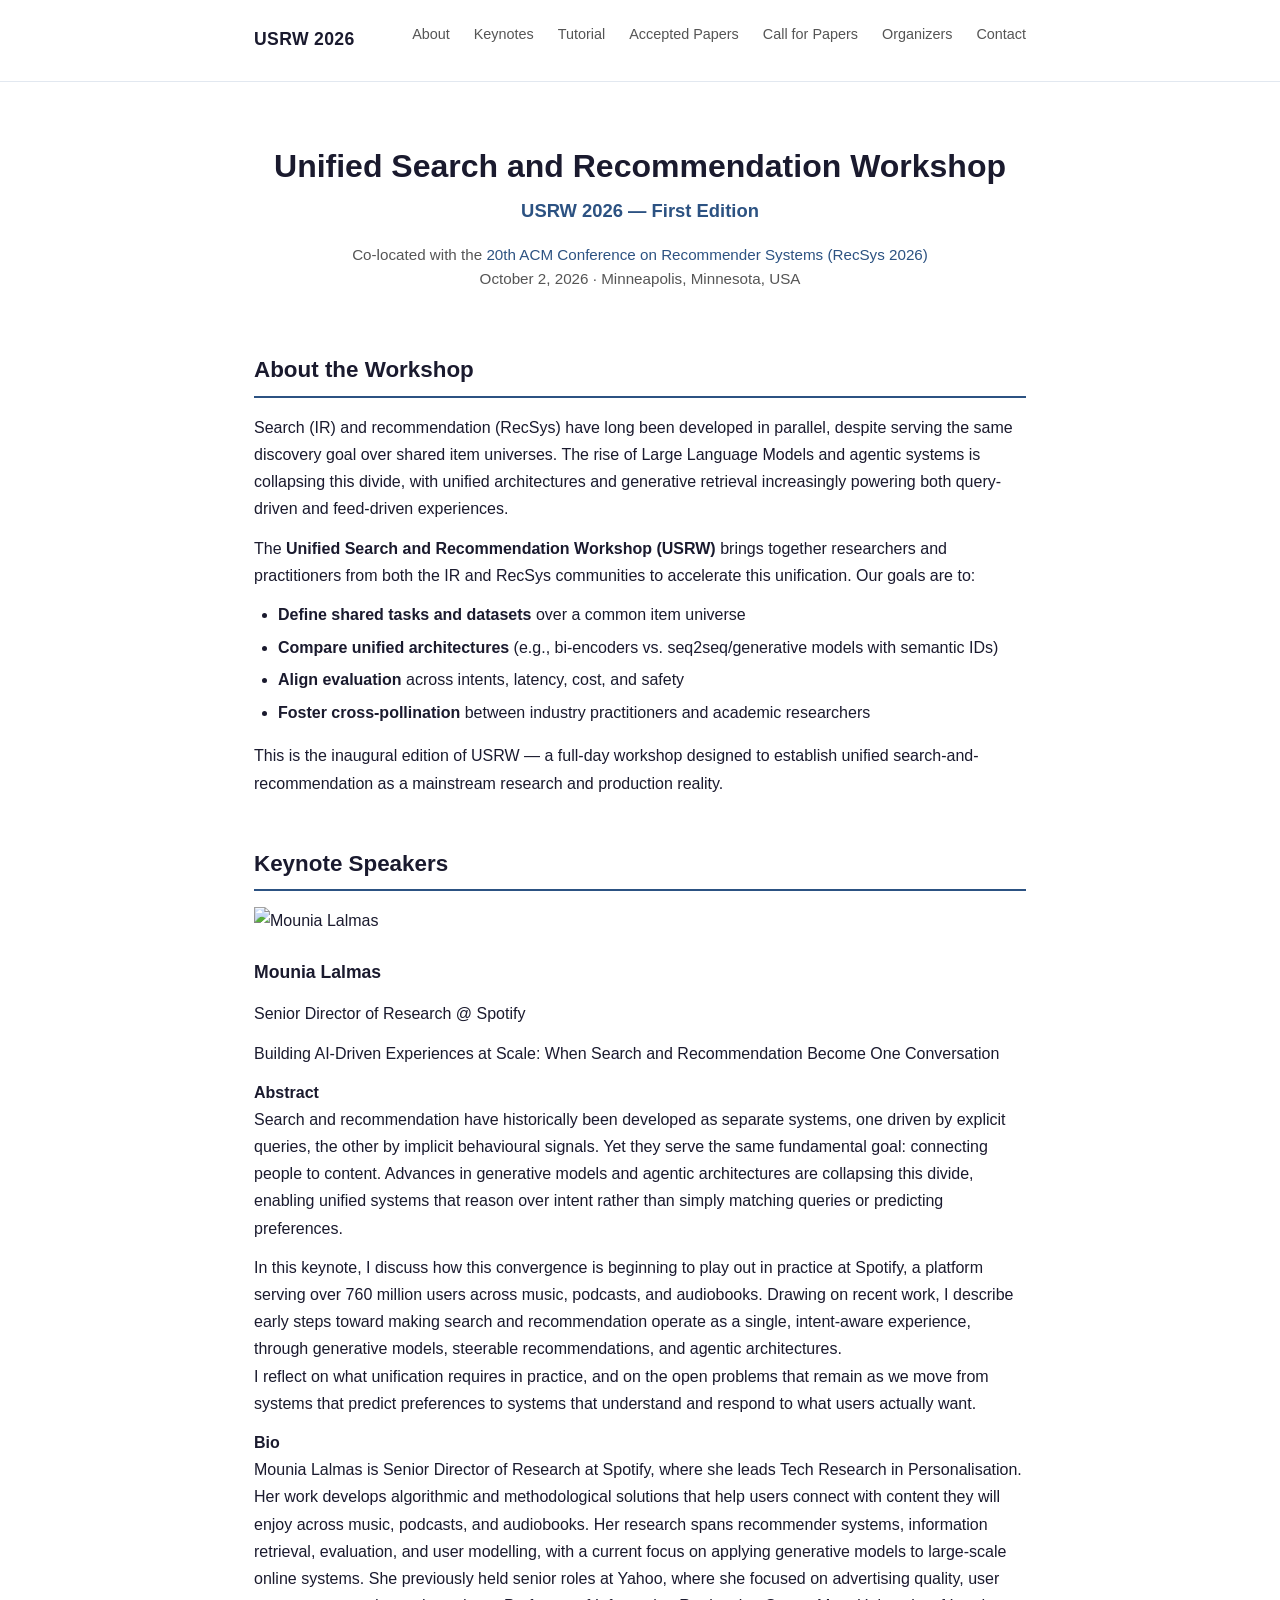
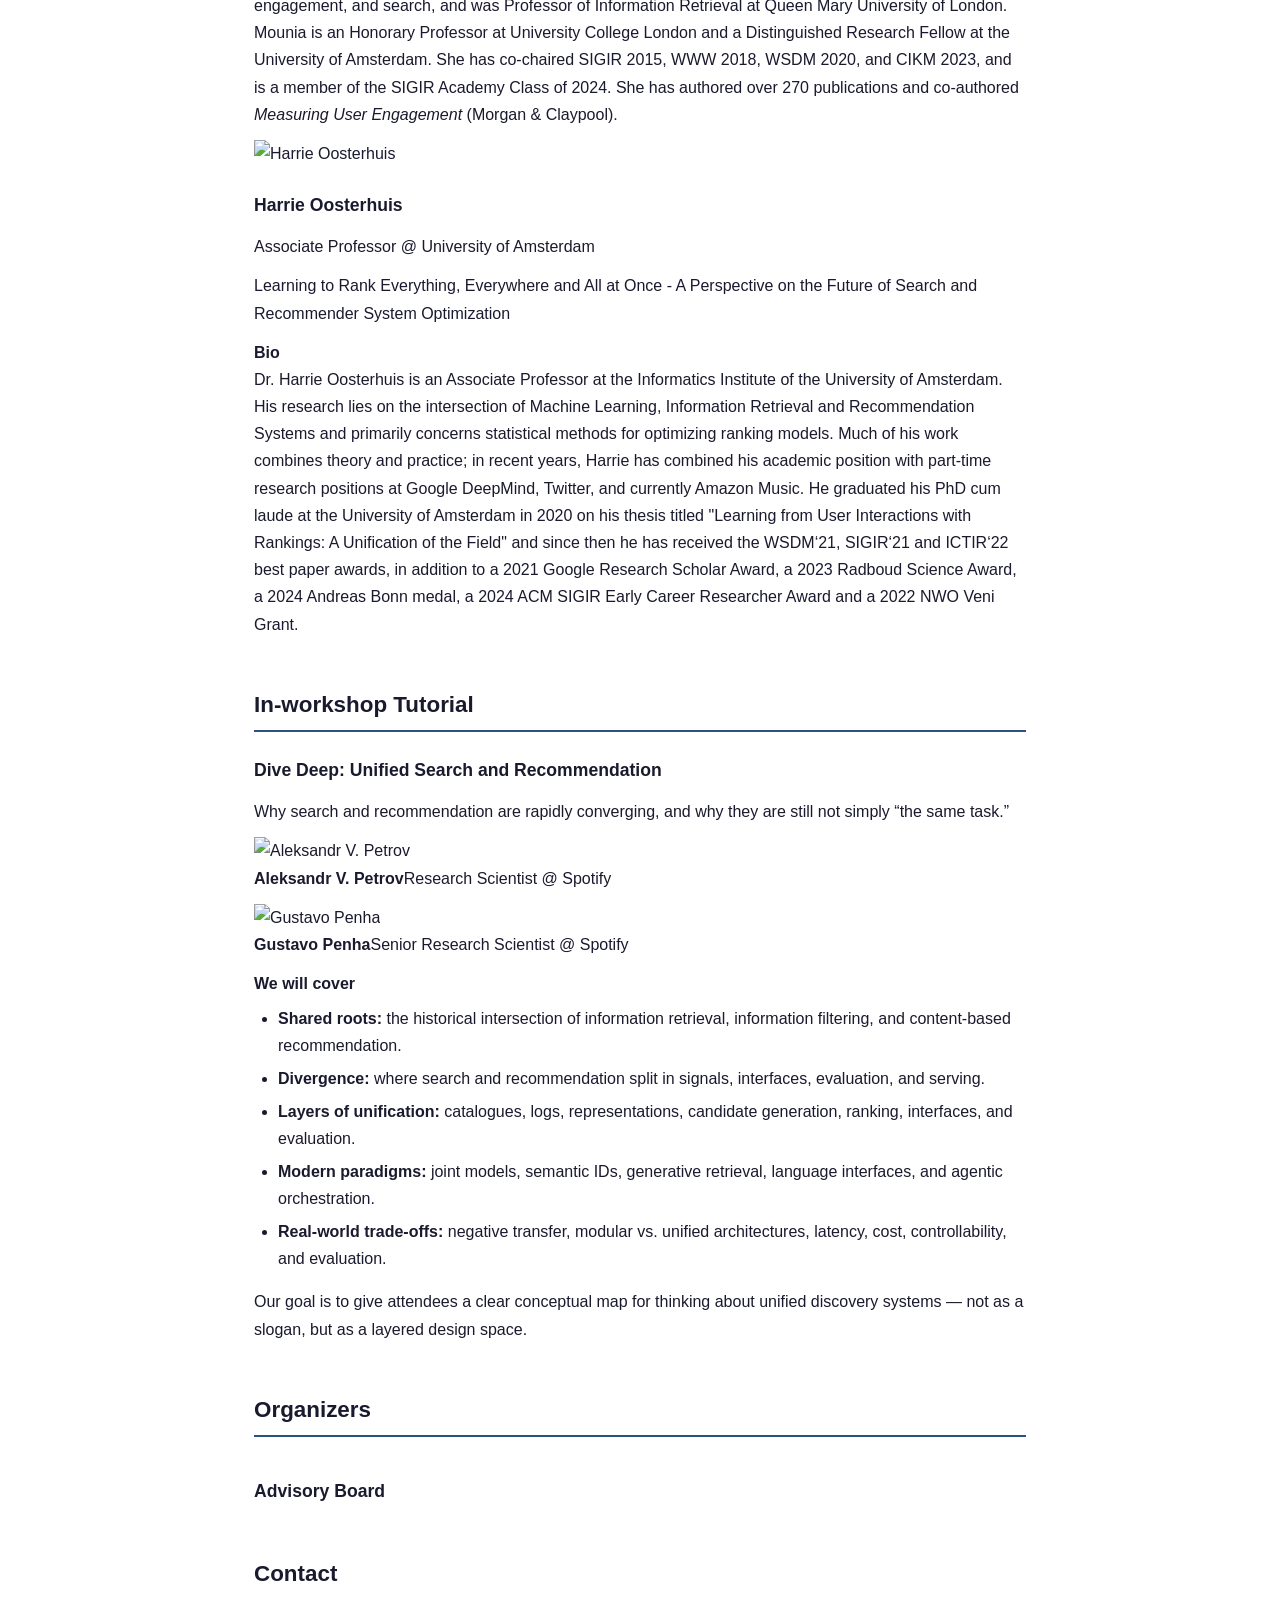
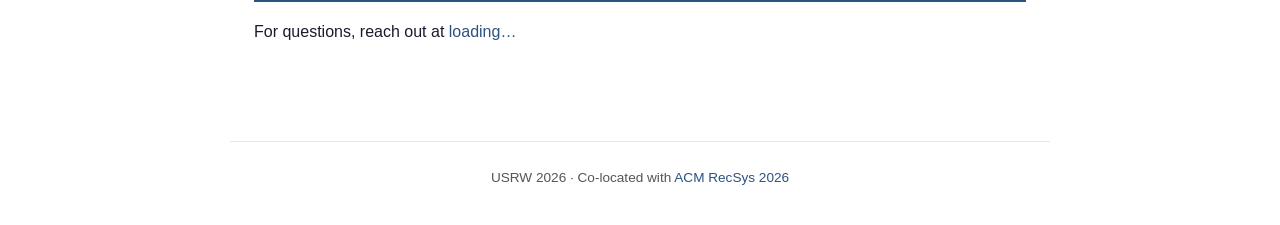
==== 2026/index.html @ 6d70dc59 "Publish accepted papers and streamline 2026 site Co-Authored-By: Codex <noreply@openai.com>" ====
<!DOCTYPE html>
<html lang="en">
<head>
  <meta charset="UTF-8">
  <meta name="viewport" content="width=device-width, initial-scale=1.0">
  <title>USRW 2026 — Unified Search and Recommendation Workshop</title>
  <meta name="description" content="First Unified Search and Recommendation Workshop at ACM RecSys 2026, Minneapolis, MN, USA.">
  <link rel="stylesheet" href="style.css">
  <link rel="stylesheet" href="keynotes.css">
  <link rel="stylesheet" href="tutorial.css">
  <script src="config.js"></script>
</head>
<body>

<header>
  <nav>
    <a href="index.html" class="logo">USRW 2026</a>
    <ul>
      <li><a href="#about">About</a></li>
      <li><a href="#keynotes">Keynotes</a></li>
      <li><a href="#tutorial">Tutorial</a></li>
      <li><a href="accepted-papers.html">Accepted Papers</a></li>
      <li><a href="call-for-papers.html">Call for Papers</a></li>
      <li><a href="#organizers">Organizers</a></li>
      <li><a href="#contact">Contact</a></li>
    </ul>
  </nav>
</header>

<section id="hero">
  <h1>Unified Search and Recommendation Workshop</h1>
  <p class="subtitle">USRW 2026 &mdash; First Edition</p>
  <p class="meta">
    Co-located with the <a href="https://recsys.acm.org/recsys26/">20th ACM Conference on Recommender Systems (RecSys 2026)</a><br>
    October 2, 2026 &middot; Minneapolis, Minnesota, USA
  </p>
</section>

<main>

<section id="about">
  <h2>About the Workshop</h2>
  <p>
    Search (IR) and recommendation (RecSys) have long been developed in parallel, despite serving the same
    discovery goal over shared item universes. The rise of Large Language Models and agentic systems is
    collapsing this divide, with unified architectures and generative retrieval increasingly powering both
    query-driven and feed-driven experiences.
  </p>
  <p>
    The <strong>Unified Search and Recommendation Workshop (USRW)</strong> brings together researchers and
    practitioners from both the IR and RecSys communities to accelerate this unification. Our goals are to:
  </p>
  <ul>
    <li><strong>Define shared tasks and datasets</strong> over a common item universe</li>
    <li><strong>Compare unified architectures</strong> (e.g., bi-encoders vs. seq2seq/generative models with semantic IDs)</li>
    <li><strong>Align evaluation</strong> across intents, latency, cost, and safety</li>
    <li><strong>Foster cross-pollination</strong> between industry practitioners and academic researchers</li>
  </ul>
  <p>
    This is the inaugural edition of USRW &mdash; a full-day workshop designed to establish unified
    search-and-recommendation as a mainstream research and production reality.
  </p>
</section>

<section id="keynotes">
  <h2>Keynote Speakers</h2>

  <article class="keynote">
    <div class="keynote-header">
      <img
        class="keynote-photo"
        src="assets/keynotes/mounia-lalmas.jpeg"
        alt="Mounia Lalmas"
        width="853"
        height="1280"
      >
      <div class="keynote-intro">
        <h3>Mounia Lalmas</h3>
        <p class="keynote-position">Senior Director of Research @ Spotify</p>
        <p class="keynote-title">Building AI-Driven Experiences at Scale: When Search and Recommendation Become One Conversation</p>
      </div>
    </div>
    <div class="keynote-details">
      <h4>Abstract</h4>
      <p>Search and recommendation have historically been developed as separate systems, one driven by explicit queries, the other by implicit behavioural signals. Yet they serve the same fundamental goal: connecting people to content. Advances in generative models and agentic architectures are collapsing this divide, enabling unified systems that reason over intent rather than simply matching queries or predicting preferences.</p>
      <p>In this keynote, I discuss how this convergence is beginning to play out in practice at Spotify, a platform serving over 760 million users across music, podcasts, and audiobooks. Drawing on recent work, I describe early steps toward making search and recommendation operate as a single, intent-aware experience, through generative models, steerable recommendations, and agentic architectures.<br>I reflect on what unification requires in practice, and on the open problems that remain as we move from systems that predict preferences to systems that understand and respond to what users actually want.</p>

      <h4>Bio</h4>
      <p>Mounia Lalmas is Senior Director of Research at Spotify, where she leads Tech Research in Personalisation. Her work develops algorithmic and methodological solutions that help users connect with content they will enjoy across music, podcasts, and audiobooks. Her research spans recommender systems, information retrieval, evaluation, and user modelling, with a current focus on applying generative models to large-scale online systems. She previously held senior roles at Yahoo, where she focused on advertising quality, user engagement, and search, and was Professor of Information Retrieval at Queen Mary University of London. Mounia is an Honorary Professor at University College London and a Distinguished Research Fellow at the University of Amsterdam. She has co-chaired SIGIR 2015, WWW 2018, WSDM 2020, and CIKM 2023, and is a member of the SIGIR Academy Class of 2024. She has authored over 270 publications and co-authored <em>Measuring User Engagement</em> (Morgan &amp; Claypool).</p>
    </div>
  </article>

  <article class="keynote">
    <div class="keynote-header">
      <img
        class="keynote-photo"
        src="assets/keynotes/harrie-oosterhuis.png"
        alt="Harrie Oosterhuis"
        width="595"
        height="570"
      >
      <div class="keynote-intro">
        <h3>Harrie Oosterhuis</h3>
        <p class="keynote-position">Associate Professor @ University of Amsterdam</p>
        <p class="keynote-title">Learning to Rank Everything, Everywhere and All at Once - A Perspective on the Future of Search and Recommender System Optimization</p>
      </div>
    </div>
    <div class="keynote-details">
      <h4>Bio</h4>
      <p>Dr. Harrie Oosterhuis is an Associate Professor at the Informatics Institute of the University of Amsterdam. His research lies on the intersection of Machine Learning, Information Retrieval and Recommendation Systems and primarily concerns statistical methods for optimizing ranking models. Much of his work combines theory and practice; in recent years, Harrie has combined his academic position with part-time research positions at Google DeepMind, Twitter, and currently Amazon Music. He graduated his PhD cum laude at the University of Amsterdam in 2020 on his thesis titled &quot;Learning from User Interactions with Rankings: A Unification of the Field&quot; and since then he has received the WSDM‘21, SIGIR‘21 and ICTIR‘22 best paper awards, in addition to a 2021 Google Research Scholar Award, a 2023 Radboud Science Award, a 2024 Andreas Bonn medal, a 2024 ACM SIGIR Early Career Researcher Award and a 2022 NWO Veni Grant.</p>
    </div>
  </article>
</section>

<section id="tutorial">
  <h2>In-workshop Tutorial</h2>
  <article class="tutorial-card">
    <div class="tutorial-summary">
      <h3>Dive Deep: Unified Search and Recommendation</h3>
      <p class="tutorial-lead">Why search and recommendation are rapidly converging, and why they are still not simply “the same task.”</p>
    </div>
    <div class="tutorial-presenters" aria-label="Tutorial presenters">
      <div class="tutorial-presenter"><span class="tutorial-presenter-photo tutorial-presenter-photo--aleksandr"><img src="assets/tutorial/aleksandr-petrov.jpg" alt="Aleksandr V. Petrov" width="931" height="931"></span><p><strong>Aleksandr V. Petrov</strong><span>Research Scientist @ Spotify</span></p></div>
      <div class="tutorial-presenter"><span class="tutorial-presenter-photo tutorial-presenter-photo--gustavo"><img src="assets/tutorial/gustavo-penha.png" alt="Gustavo Penha" width="1270" height="1696"></span><p><strong>Gustavo Penha</strong><span>Senior Research Scientist @ Spotify</span></p></div>
    </div>
    <div class="tutorial-content">
      <h4>We will cover</h4>
      <ul class="tutorial-topics">
        <li><strong>Shared roots:</strong> the historical intersection of information retrieval, information filtering, and content-based recommendation.</li>
        <li><strong>Divergence:</strong> where search and recommendation split in signals, interfaces, evaluation, and serving.</li>
        <li><strong>Layers of unification:</strong> catalogues, logs, representations, candidate generation, ranking, interfaces, and evaluation.</li>
        <li><strong>Modern paradigms:</strong> joint models, semantic IDs, generative retrieval, language interfaces, and agentic orchestration.</li>
        <li><strong>Real-world trade-offs:</strong> negative transfer, modular vs. unified architectures, latency, cost, controllability, and evaluation.</li>
      </ul>
      <p class="tutorial-goal">Our goal is to give attendees a clear conceptual map for thinking about unified discovery systems — not as a slogan, but as a layered design space.</p>
    </div>
  </article>
</section>

<section id="organizers">
  <h2>Organizers</h2>
  <div class="organizer-grid" data-render="organizers-grid"></div>

  <h3>Advisory Board</h3>
  <ul class="advisory" data-render="advisory"></ul>
</section>

<section id="contact">
  <h2>Contact</h2>
  <p>For questions, reach out at <a data-config="contactEmail">loading…</a></p>
</section>

</main>

<footer>
  <p>USRW 2026 &middot; Co-located with <a href="https://recsys.acm.org/recsys26/">ACM RecSys 2026</a></p>
</footer>

</body>
</html>
---- 2026/style.css ----
/* === Reset & Base === */
*, *::before, *::after { box-sizing: border-box; margin: 0; padding: 0; }

:root {
  --color-bg: #ffffff;
  --color-text: #1a1a2e;
  --color-muted: #555;
  --color-accent: #2c5282;
  --color-accent-light: #ebf4ff;
  --color-border: #e2e8f0;
  --max-width: 820px;
}

body {
  font-family: -apple-system, BlinkMacSystemFont, "Segoe UI", Roboto, "Helvetica Neue", Arial, sans-serif;
  color: var(--color-text);
  background: var(--color-bg);
  line-height: 1.7;
  font-size: 16px;
}

a { color: var(--color-accent); text-decoration: none; }
a:hover { text-decoration: underline; }

/* === Navigation === */
header {
  position: sticky;
  top: 0;
  background: rgba(255,255,255,0.95);
  backdrop-filter: blur(8px);
  border-bottom: 1px solid var(--color-border);
  z-index: 100;
}

nav {
  max-width: var(--max-width);
  margin: 0 auto;
  padding: 0.75rem 1.5rem;
  display: flex;
  align-items: center;
  justify-content: space-between;
  flex-wrap: wrap;
  gap: 0.5rem;
}

.logo {
  font-weight: 700;
  font-size: 1.1rem;
  color: var(--color-text);
  letter-spacing: 0.02em;
}

nav ul {
  list-style: none;
  display: flex;
  gap: 1.5rem;
  flex-wrap: wrap;
}

nav ul a {
  font-size: 0.9rem;
  color: var(--color-muted);
  font-weight: 500;
}

nav ul a:hover { color: var(--color-accent); text-decoration: none; }

nav ul a[aria-current="page"] {
  color: var(--color-accent);
  font-weight: 700;
}

/* === Hero === */
#hero {
  max-width: var(--max-width);
  margin: 0 auto;
  padding: 4rem 1.5rem 3rem;
  text-align: center;
}

#hero h1 {
  font-size: 2rem;
  font-weight: 700;
  line-height: 1.3;
  margin-bottom: 0.5rem;
}

.subtitle {
  font-size: 1.15rem;
  color: var(--color-accent);
  font-weight: 600;
  margin-bottom: 1rem;
}

.meta {
  color: var(--color-muted);
  font-size: 0.95rem;
  line-height: 1.6;
}

/* === Sections === */
main {
  max-width: var(--max-width);
  margin: 0 auto;
  padding: 0 1.5rem 3rem;
}

.subpage { padding-top: 3rem; }

.page-intro { margin-bottom: 2rem; }

.page-intro h1 {
  font-size: 2rem;
  line-height: 1.25;
  margin-bottom: 0.75rem;
}

.eyebrow {
  color: var(--color-accent);
  font-size: 0.8rem;
  font-weight: 700;
  letter-spacing: 0.09em;
  margin-bottom: 0.35rem;
  text-transform: uppercase;
}

section { margin-bottom: 3rem; }

h2 {
  font-size: 1.4rem;
  font-weight: 700;
  margin-bottom: 1rem;
  padding-bottom: 0.4rem;
  border-bottom: 2px solid var(--color-accent);
}

h3 {
  font-size: 1.1rem;
  font-weight: 600;
  margin-top: 1.5rem;
  margin-bottom: 0.75rem;
}

p { margin-bottom: 0.75rem; }

ul {
  margin: 0.5rem 0 1rem 1.5rem;
}

li { margin-bottom: 0.35rem; }

/* === Dates table === */
table {
  width: 100%;
  border-collapse: collapse;
  margin-bottom: 0.75rem;
}

td {
  padding: 0.6rem 0.75rem;
  border-bottom: 1px solid var(--color-border);
}

td:first-child { color: var(--color-muted); }
td:last-child { text-align: right; }

.date-extended {
  background: var(--color-accent-light);
}

.date-extended td {
  border-bottom-color: #bee3f8;
}

.date-extended-badge {
  display: inline-block;
  margin-top: 0.2rem;
  padding: 0.1rem 0.45rem;
  border-radius: 999px;
  background: var(--color-accent);
  color: #fff;
  font-size: 0.72rem;
  font-weight: 700;
  letter-spacing: 0.02em;
  line-height: 1.5;
  text-transform: uppercase;
}

.date-previous {
  color: var(--color-muted);
  font-size: 0.9rem;
}

.note {
  font-size: 0.9rem;
  color: var(--color-muted);
  font-style: italic;
}

/* === Organizers === */
.organizer-grid {
  display: grid;
  grid-template-columns: repeat(auto-fill, minmax(220px, 1fr));
  gap: 1rem;
  margin-bottom: 0.5rem;
}

.organizer {
  background: var(--color-accent-light);
  padding: 1rem;
  border-radius: 6px;
  font-size: 0.95rem;
  line-height: 1.5;
}

ul.advisory {
  list-style: none;
  margin-left: 0;
}

ul.advisory li {
  padding: 0.3rem 0;
}

/* === CfP highlight box === */
.cfp-highlight {
  background: var(--color-accent-light);
  border-left: 4px solid var(--color-accent);
  padding: 1rem 1.25rem;
  margin: 1rem 0;
  border-radius: 0 6px 6px 0;
}

/* === Footer === */
footer {
  max-width: var(--max-width);
  margin: 0 auto;
  padding: 1.5rem;
  border-top: 1px solid var(--color-border);
  text-align: center;
  font-size: 0.85rem;
  color: var(--color-muted);
}

/* === Responsive === */
@media (max-width: 600px) {
  #hero h1 { font-size: 1.5rem; }
  .organizer-grid { grid-template-columns: 1fr; }
  nav ul { gap: 1rem; }
}
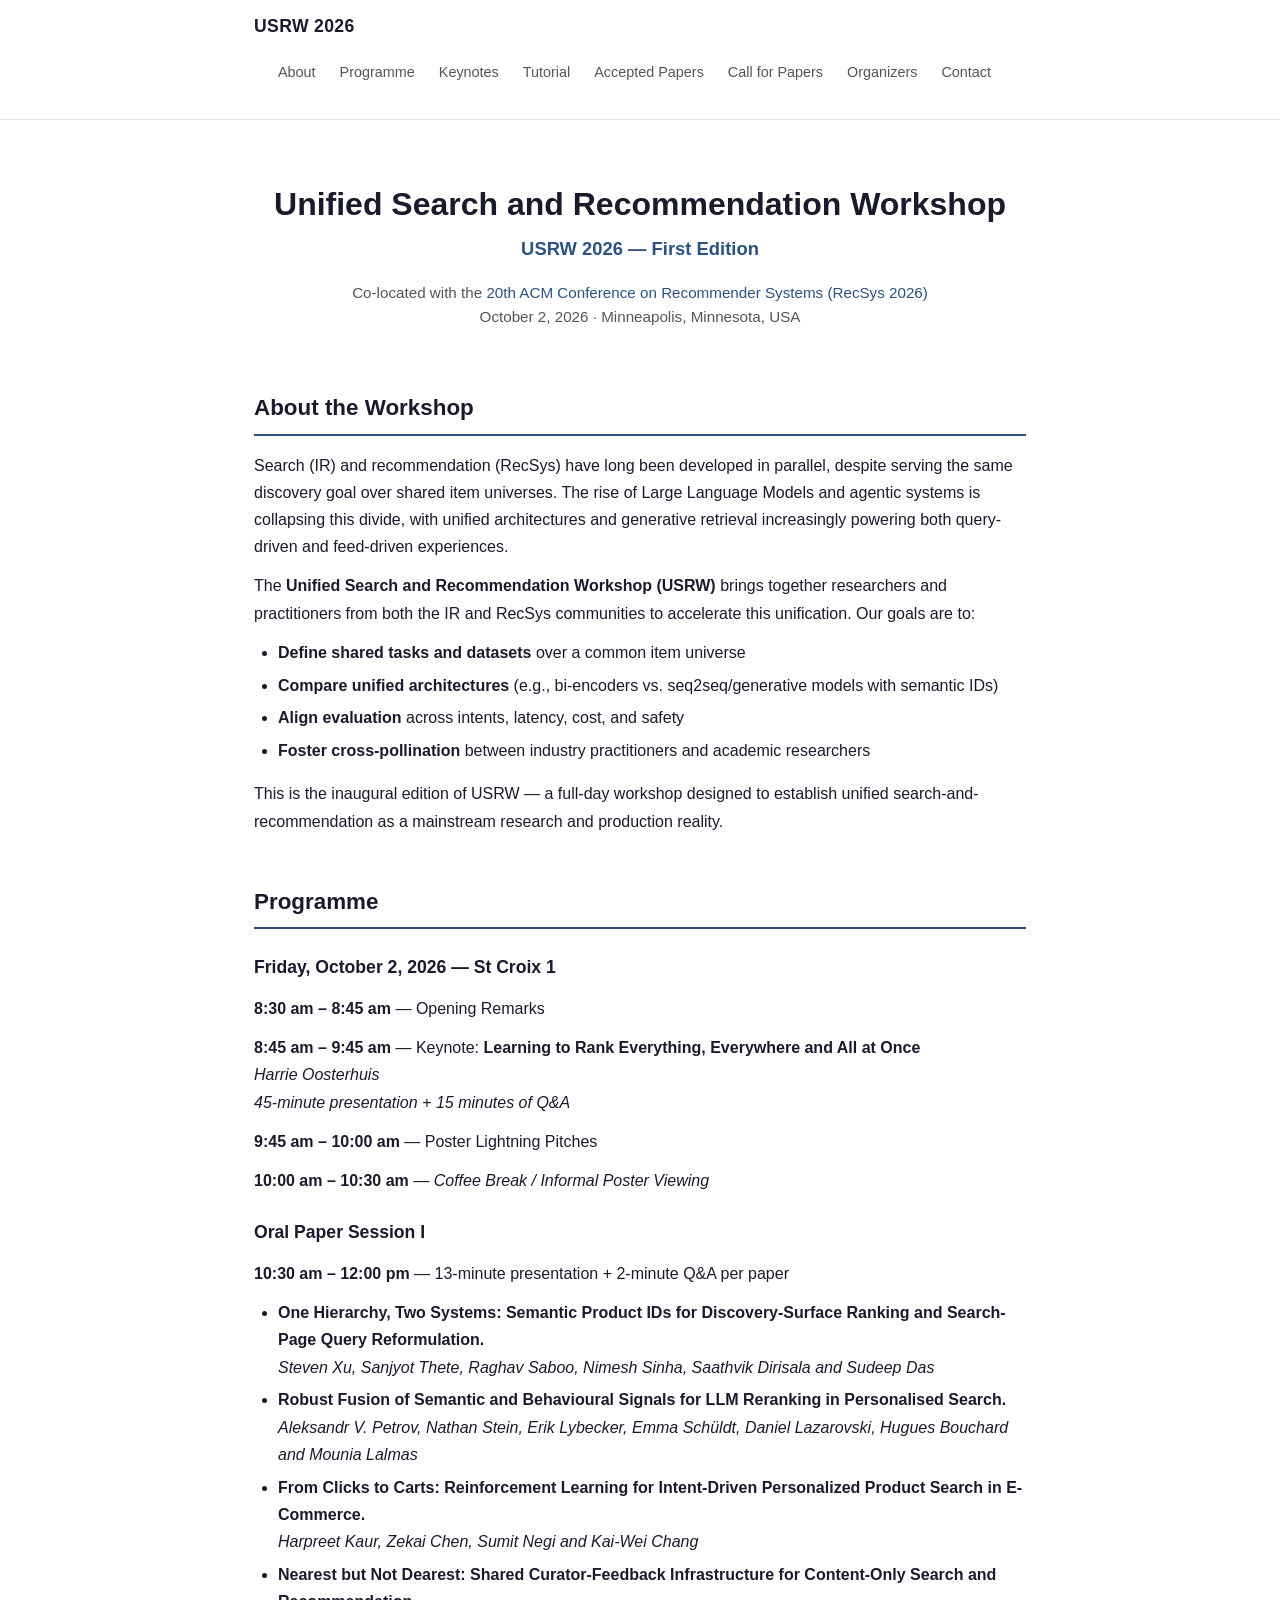
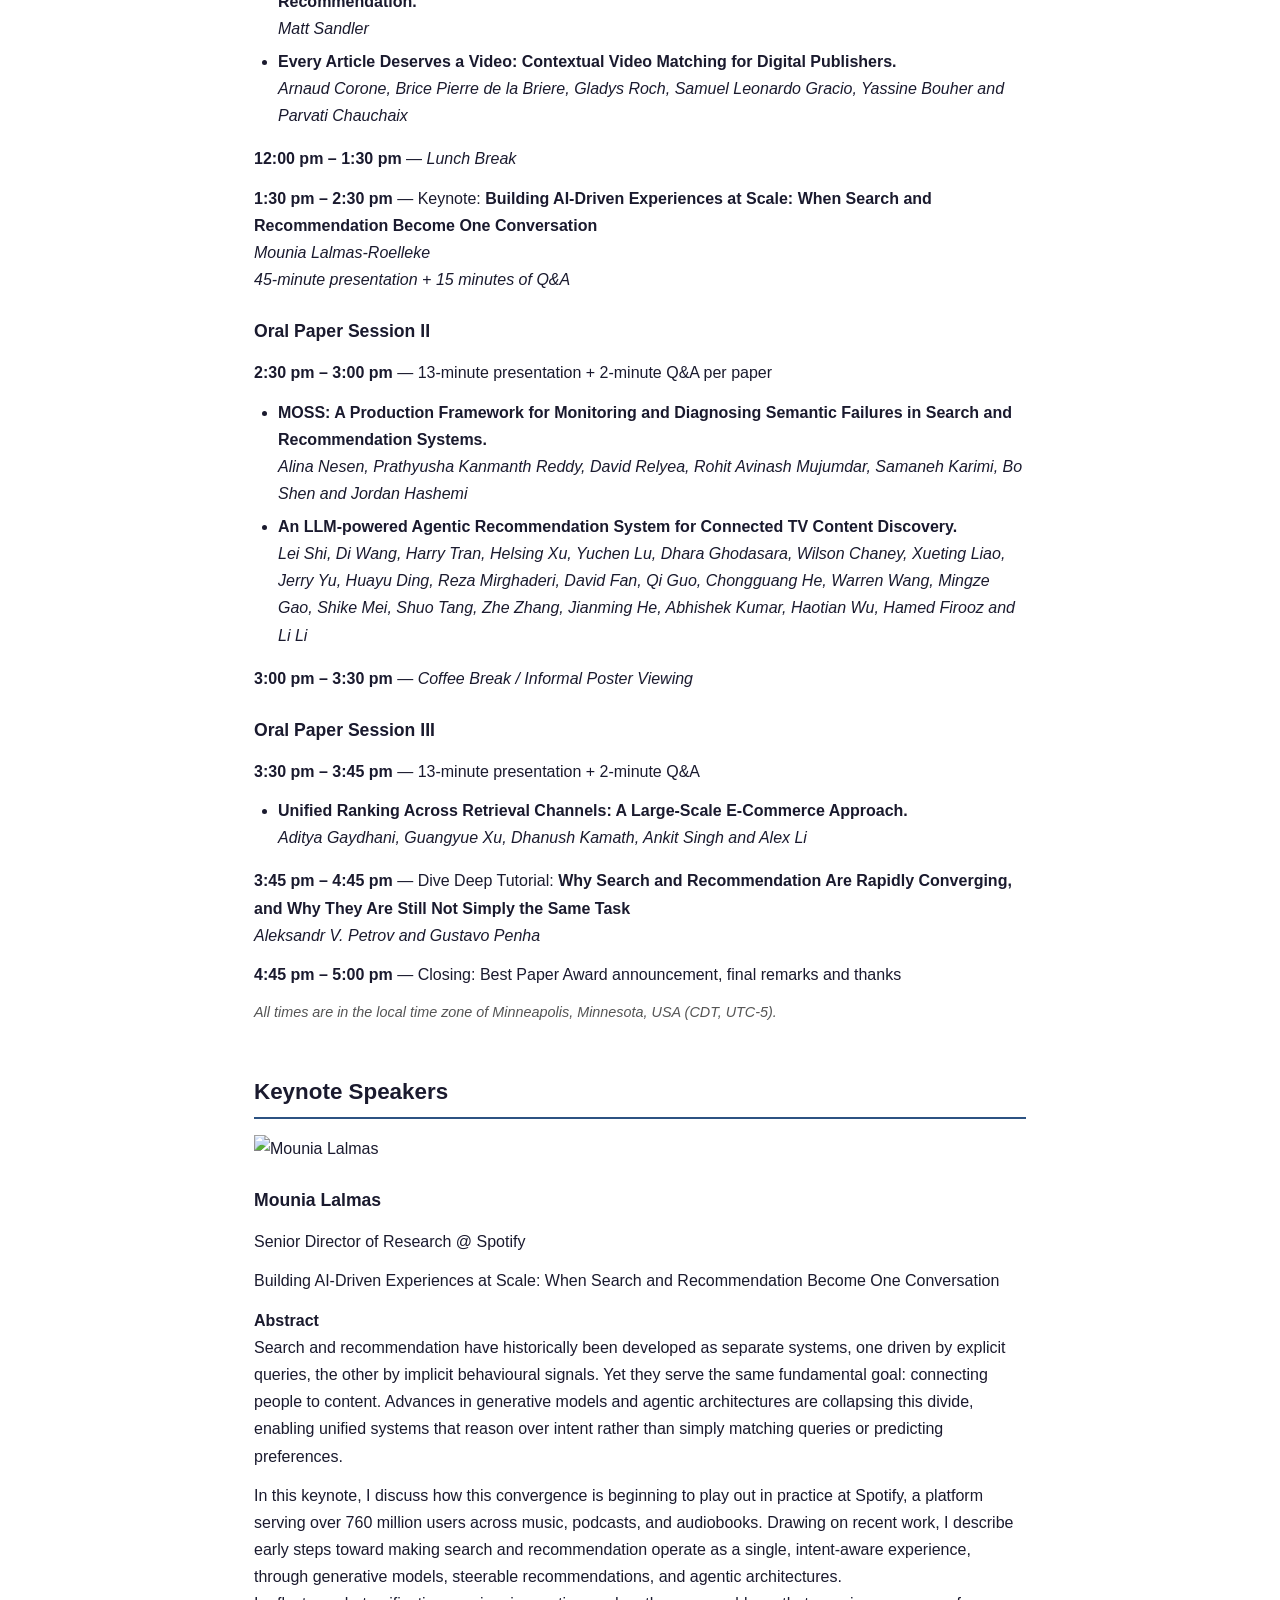
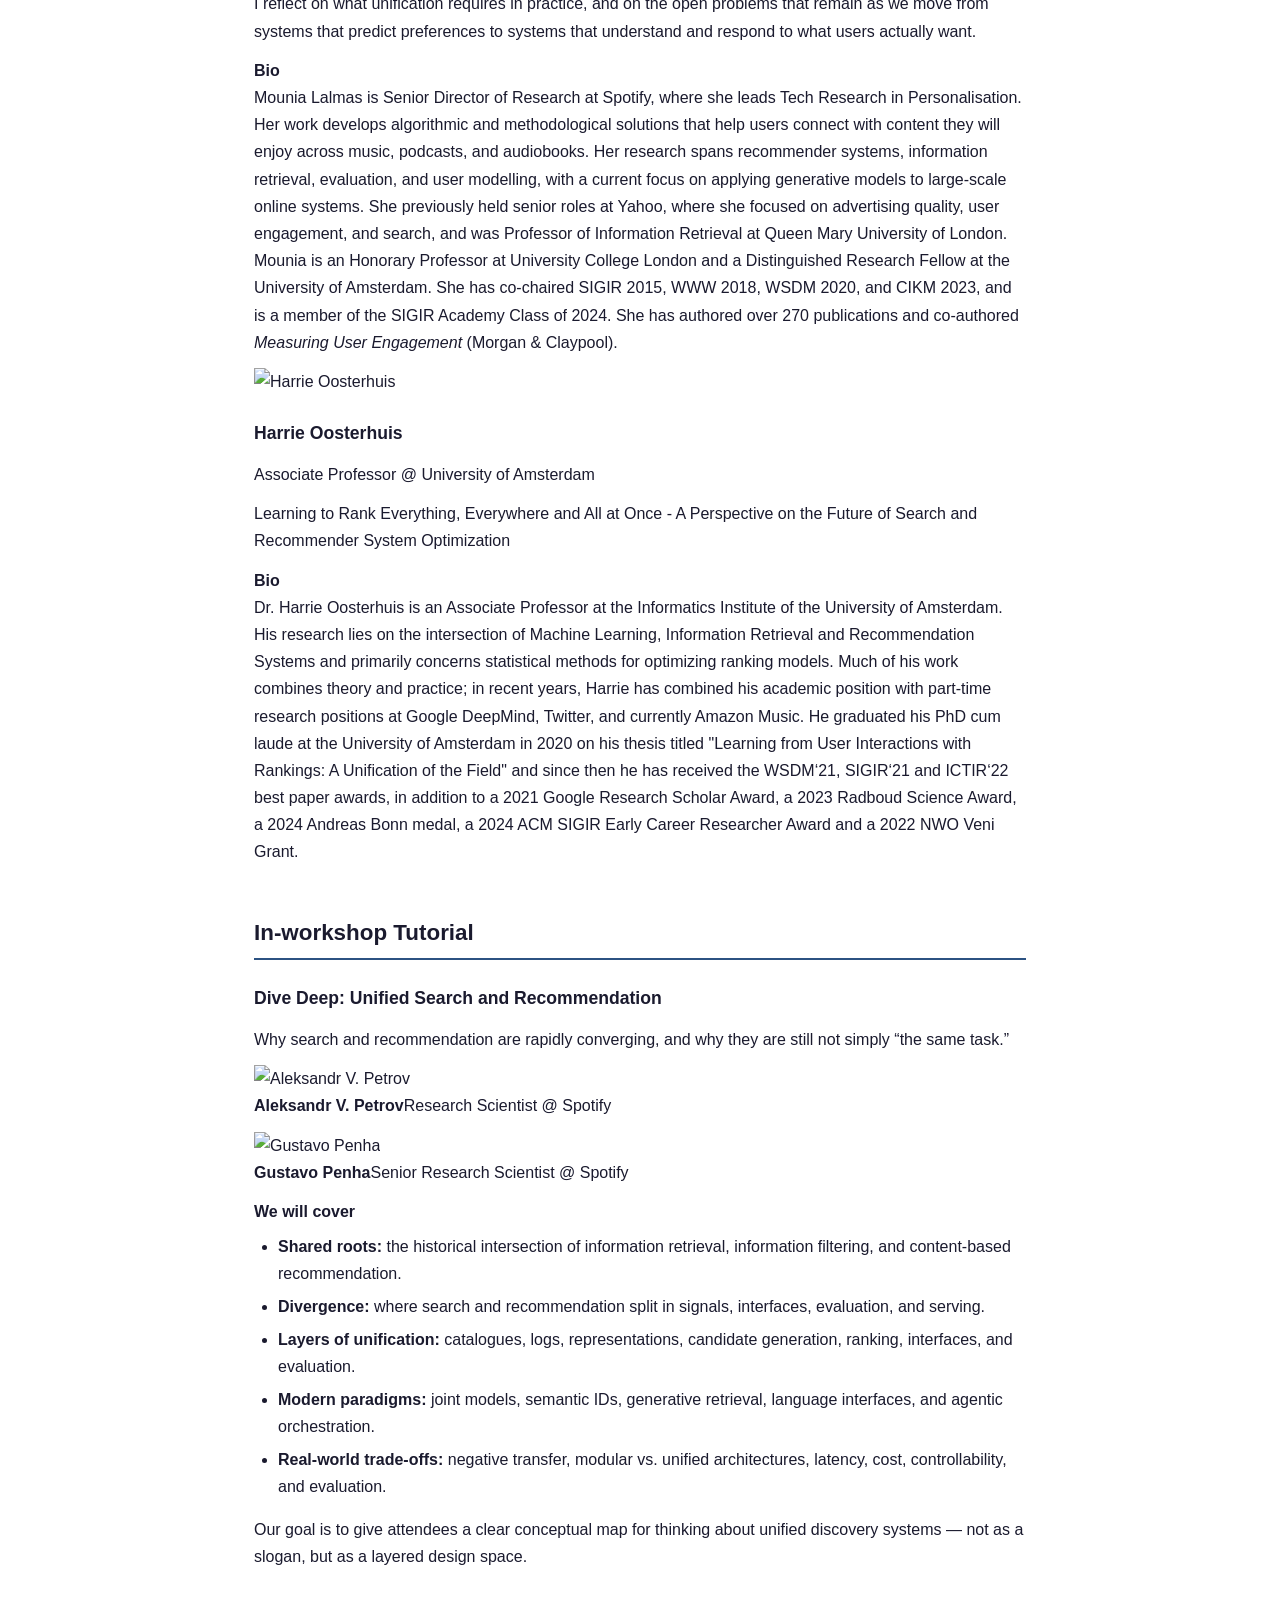
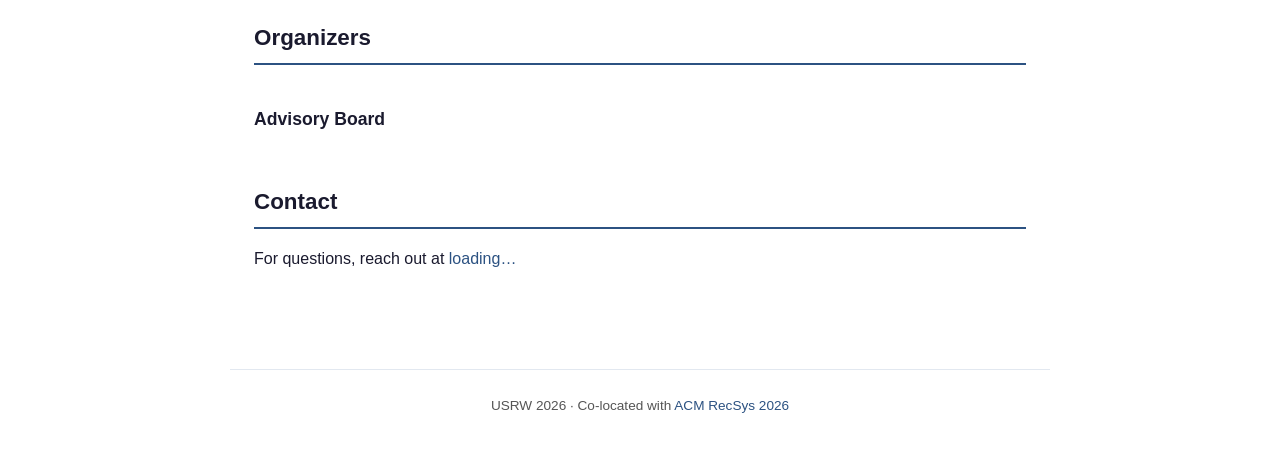
==== commit cec84408: "add authors" ====
--- a/2026/index.html
+++ b/2026/index.html
@@ -17,6 +17,7 @@
     <a href="index.html" class="logo">USRW 2026</a>
     <ul>
       <li><a href="#about">About</a></li>
+      <li><a href="#programme">Programme</a></li>
       <li><a href="#keynotes">Keynotes</a></li>
       <li><a href="#tutorial">Tutorial</a></li>
       <li><a href="accepted-papers.html">Accepted Papers</a></li>
@@ -59,6 +60,103 @@
   <p>
     This is the inaugural edition of USRW &mdash; a full-day workshop designed to establish unified
     search-and-recommendation as a mainstream research and production reality.
+  </p>
+</section>
+
+<section id="programme">
+  <h2>Programme</h2>
+
+  <h3>Friday, October 2, 2026 — St Croix 1</h3>
+
+  <p><strong>8:30 am – 8:45 am</strong> — Opening Remarks</p>
+
+  <p>
+    <strong>8:45 am – 9:45 am</strong> — Keynote:
+    <strong>Learning to Rank Everything, Everywhere and All at Once</strong><br>
+    <em>Harrie Oosterhuis</em><br>
+    <em>45-minute presentation + 15 minutes of Q&amp;A</em>
+  </p>
+
+  <p><strong>9:45 am – 10:00 am</strong> — Poster Lightning Pitches</p>
+
+  <p><strong>10:00 am – 10:30 am</strong> — <em>Coffee Break / Informal Poster Viewing</em></p>
+
+  <h3>Oral Paper Session I</h3>
+
+  <p><strong>10:30 am – 12:00 pm</strong> — 13-minute presentation + 2-minute Q&amp;A per paper</p>
+
+  <ul>
+    <li>
+      <strong>One Hierarchy, Two Systems: Semantic Product IDs for Discovery-Surface Ranking and Search-Page Query Reformulation.</strong><br>
+      <em>Steven Xu, Sanjyot Thete, Raghav Saboo, Nimesh Sinha, Saathvik Dirisala and Sudeep Das</em>
+    </li>
+    <li>
+      <strong>Robust Fusion of Semantic and Behavioural Signals for LLM Reranking in Personalised Search.</strong><br>
+      <em>Aleksandr V. Petrov, Nathan Stein, Erik Lybecker, Emma Schüldt, Daniel Lazarovski, Hugues Bouchard and Mounia Lalmas</em>
+    </li>
+    <li>
+      <strong>From Clicks to Carts: Reinforcement Learning for Intent-Driven Personalized Product Search in E-Commerce.</strong><br>
+      <em>Harpreet Kaur, Zekai Chen, Sumit Negi and Kai-Wei Chang</em>
+    </li>
+    <li>
+      <strong>Nearest but Not Dearest: Shared Curator-Feedback Infrastructure for Content-Only Search and Recommendation.</strong><br>
+      <em>Matt Sandler</em>
+    </li>
+    <li>
+      <strong>Every Article Deserves a Video: Contextual Video Matching for Digital Publishers.</strong><br>
+      <em>Arnaud Corone, Brice Pierre de la Briere, Gladys Roch, Samuel Leonardo Gracio, Yassine Bouher and Parvati Chauchaix</em>
+    </li>
+  </ul>
+
+  <p><strong>12:00 pm – 1:30 pm</strong> — <em>Lunch Break</em></p>
+
+  <p>
+    <strong>1:30 pm – 2:30 pm</strong> — Keynote:
+    <strong>Building AI-Driven Experiences at Scale: When Search and Recommendation Become One Conversation</strong><br>
+    <em>Mounia Lalmas-Roelleke</em><br>
+    <em>45-minute presentation + 15 minutes of Q&amp;A</em>
+  </p>
+
+  <h3>Oral Paper Session II</h3>
+
+  <p><strong>2:30 pm – 3:00 pm</strong> — 13-minute presentation + 2-minute Q&amp;A per paper</p>
+
+  <ul>
+    <li>
+      <strong>MOSS: A Production Framework for Monitoring and Diagnosing Semantic Failures in Search and Recommendation Systems.</strong><br>
+      <em>Alina Nesen, Prathyusha Kanmanth Reddy, David Relyea, Rohit Avinash Mujumdar, Samaneh Karimi, Bo Shen and Jordan Hashemi</em>
+    </li>
+    <li>
+      <strong>An LLM-powered Agentic Recommendation System for Connected TV Content Discovery.</strong><br>
+      <em>Lei Shi, Di Wang, Harry Tran, Helsing Xu, Yuchen Lu, Dhara Ghodasara, Wilson Chaney, Xueting Liao, Jerry Yu, Huayu Ding, Reza Mirghaderi, David Fan, Qi Guo, Chongguang He, Warren Wang, Mingze Gao, Shike Mei, Shuo Tang, Zhe Zhang, Jianming He, Abhishek Kumar, Haotian Wu, Hamed Firooz and Li Li</em>
+    </li>
+  </ul>
+
+  <p><strong>3:00 pm – 3:30 pm</strong> — <em>Coffee Break / Informal Poster Viewing</em></p>
+
+  <h3>Oral Paper Session III</h3>
+
+  <p><strong>3:30 pm – 3:45 pm</strong> — 13-minute presentation + 2-minute Q&amp;A</p>
+
+  <ul>
+    <li>
+      <strong>Unified Ranking Across Retrieval Channels: A Large-Scale E-Commerce Approach.</strong><br>
+      <em>Aditya Gaydhani, Guangyue Xu, Dhanush Kamath, Ankit Singh and Alex Li</em>
+    </li>
+  </ul>
+
+  <p>
+    <strong>3:45 pm – 4:45 pm</strong> — Dive Deep Tutorial:
+    <strong>Why Search and Recommendation Are Rapidly Converging, and Why They Are Still Not Simply the Same Task</strong><br>
+    <em>Aleksandr V. Petrov and Gustavo Penha</em>
+  </p>
+
+  <p>
+    <strong>4:45 pm – 5:00 pm</strong> — Closing: Best Paper Award announcement, final remarks and thanks
+  </p>
+
+  <p class="note">
+    All times are in the local time zone of Minneapolis, Minnesota, USA (CDT, UTC-5).
   </p>
 </section>
 
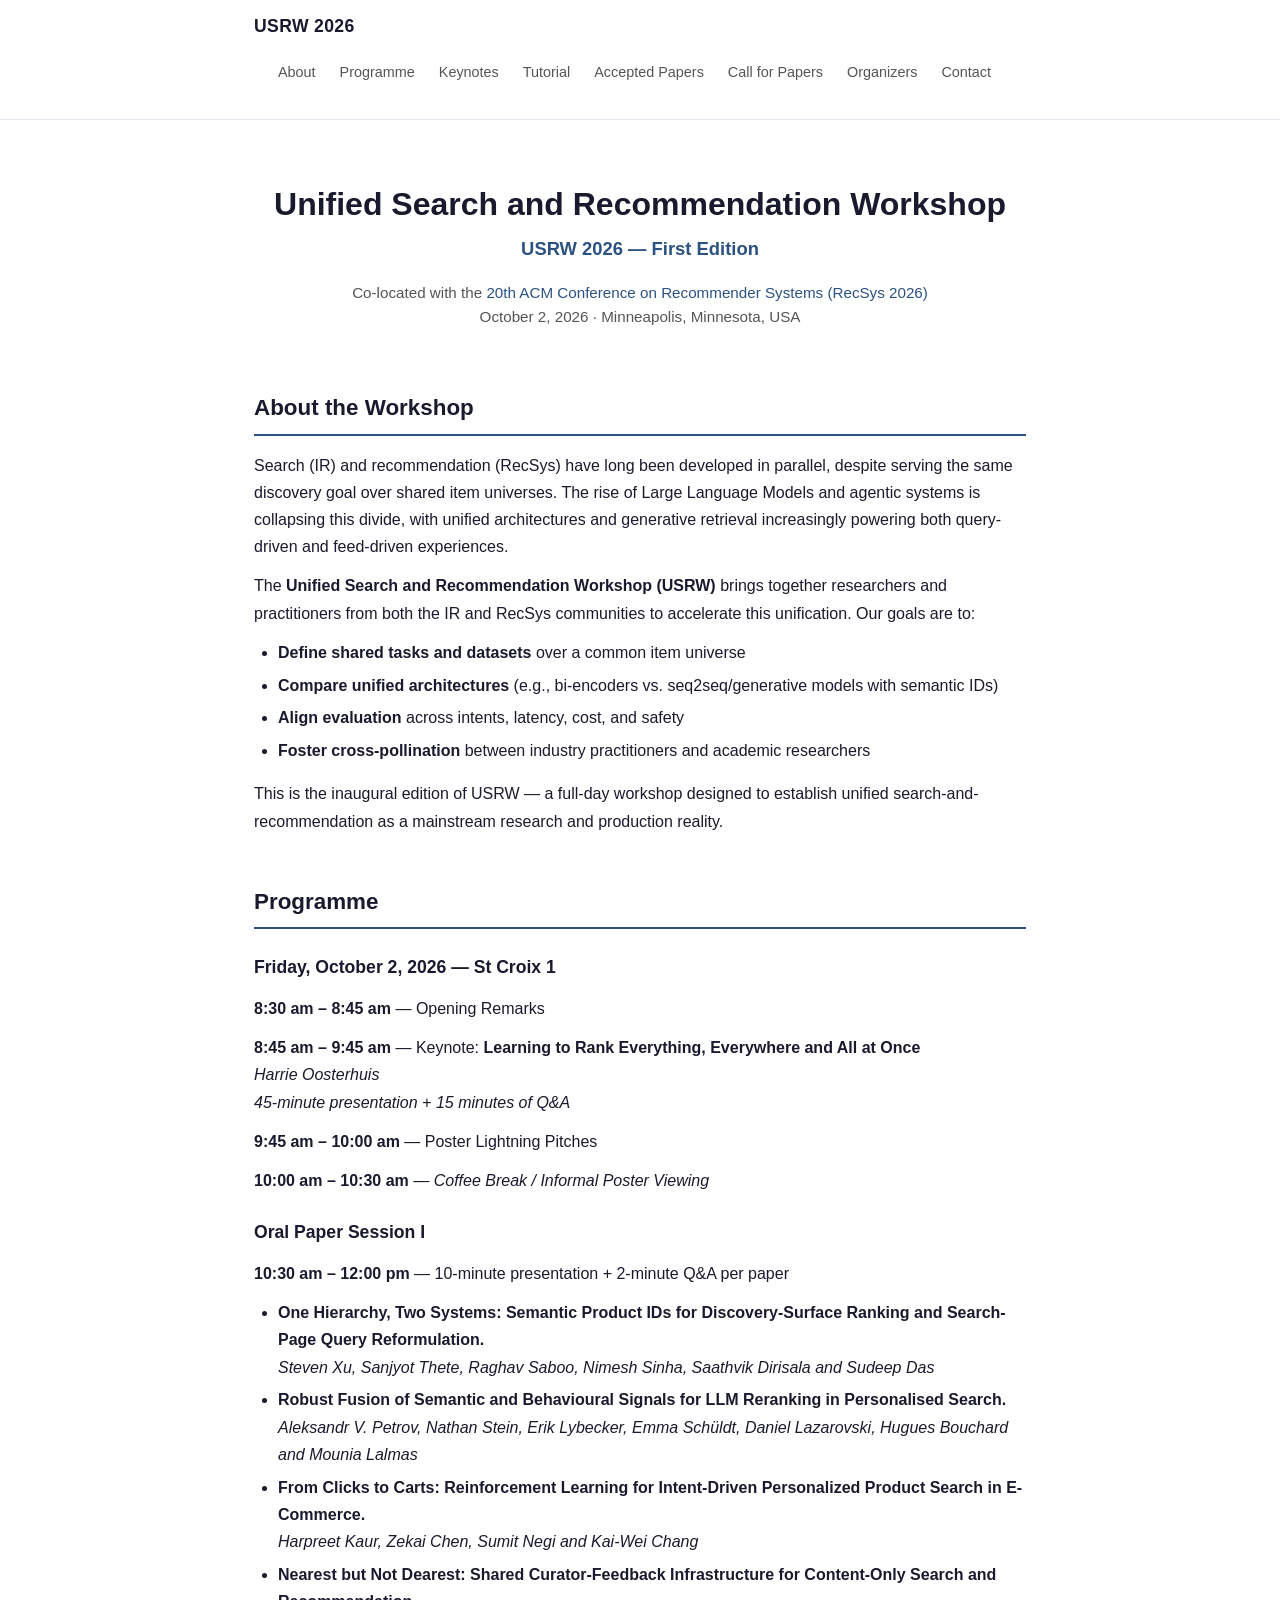
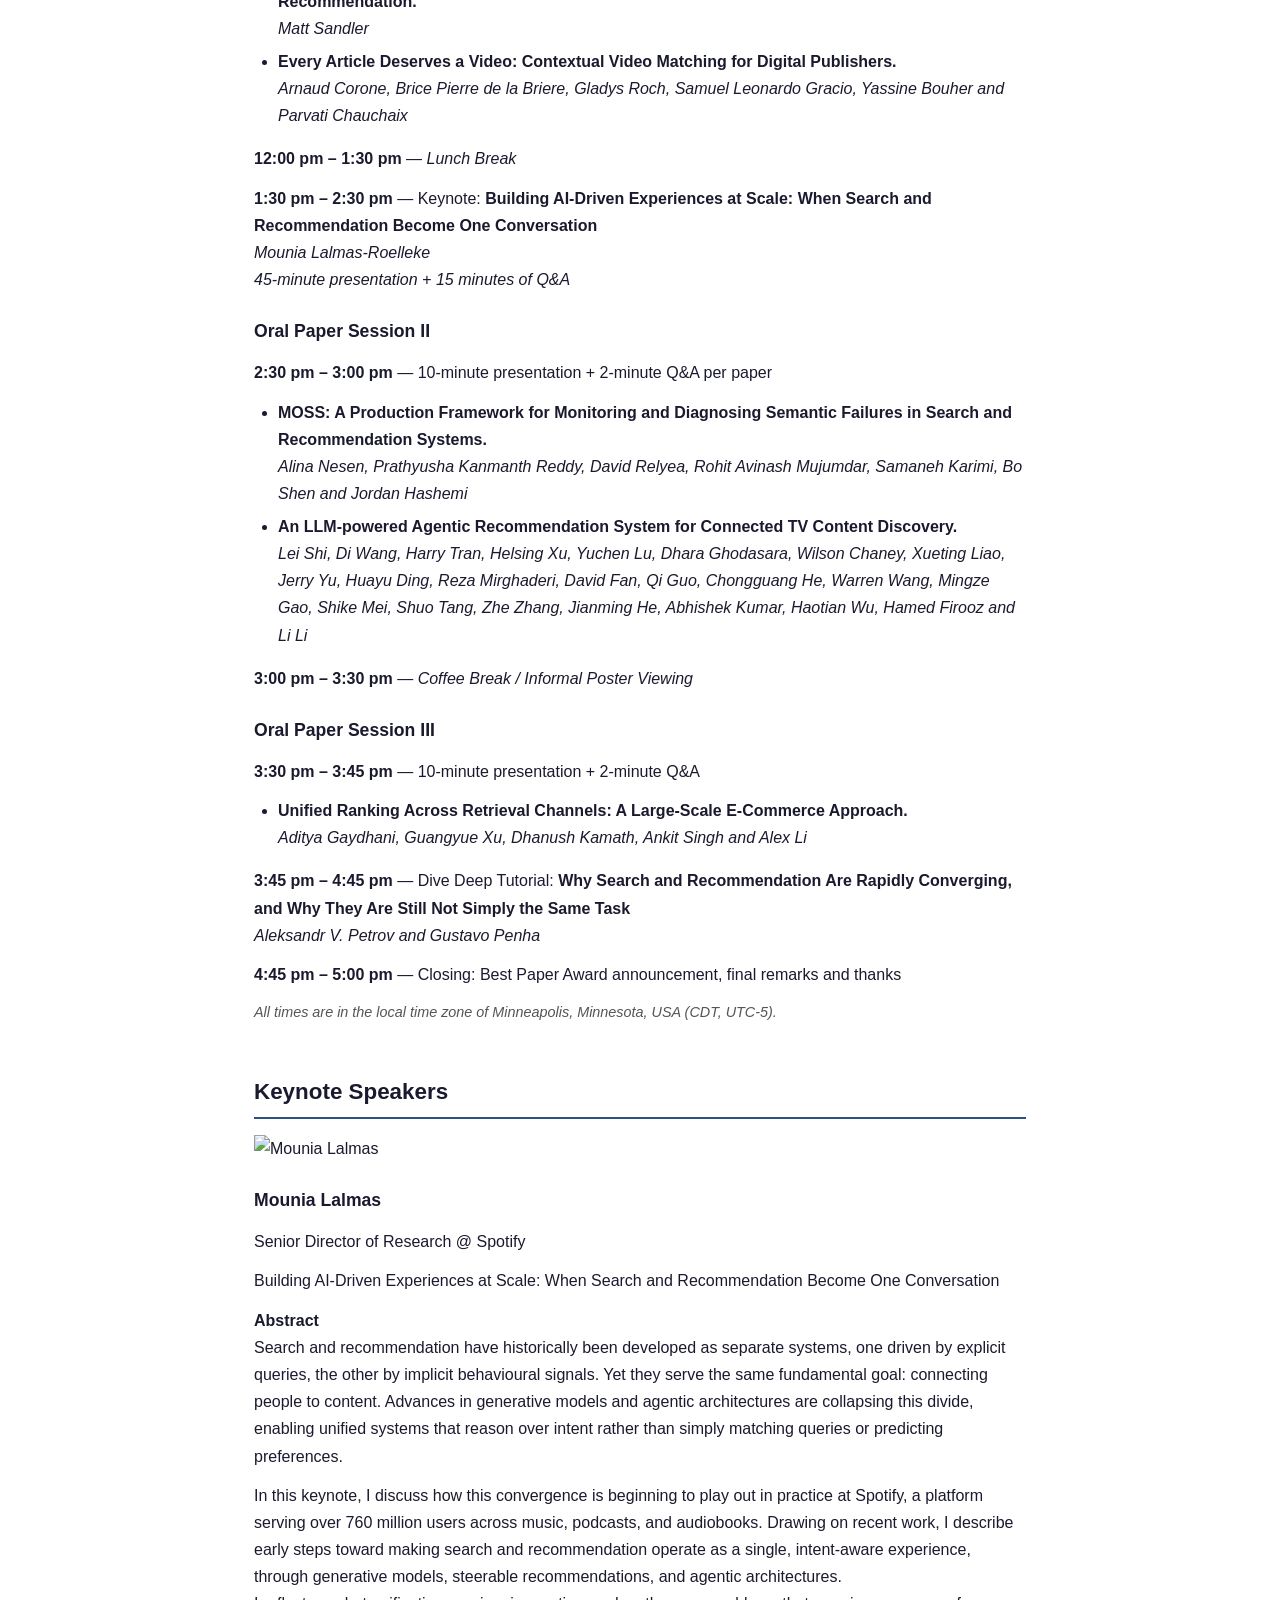
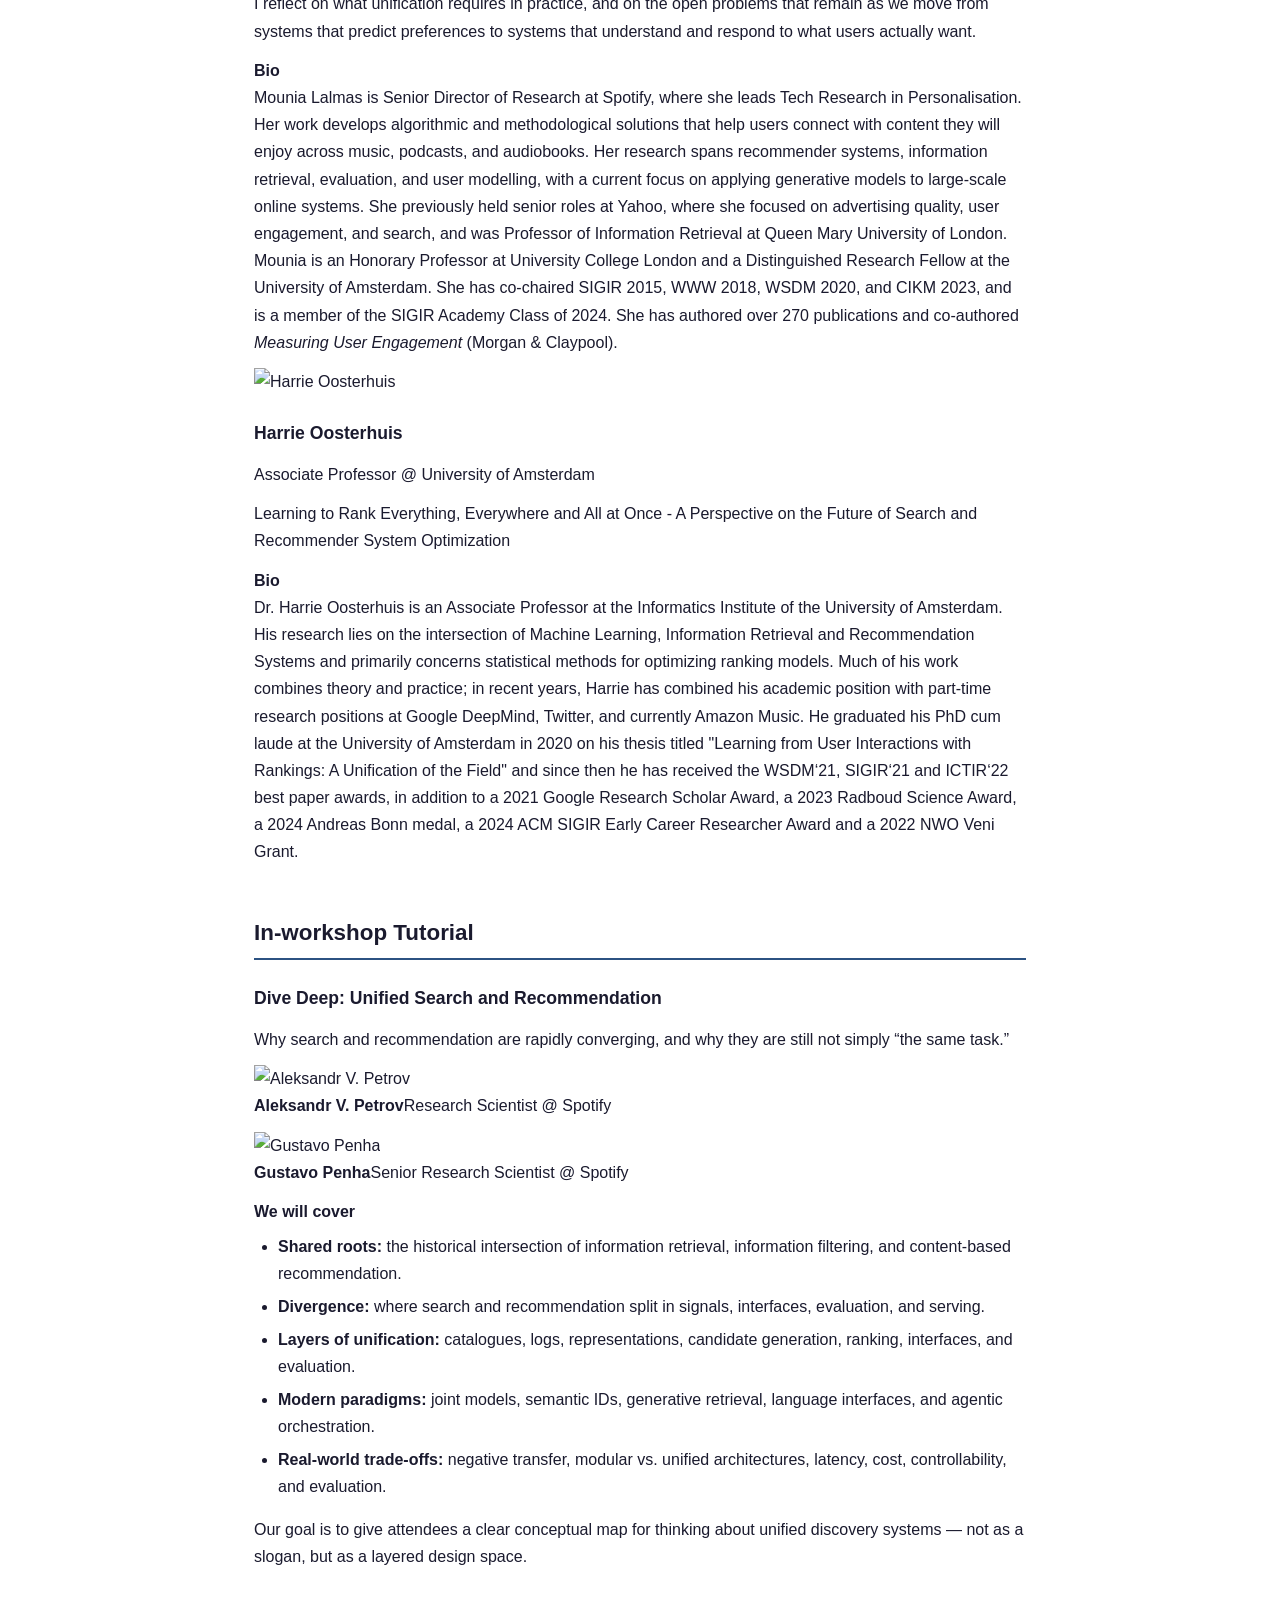
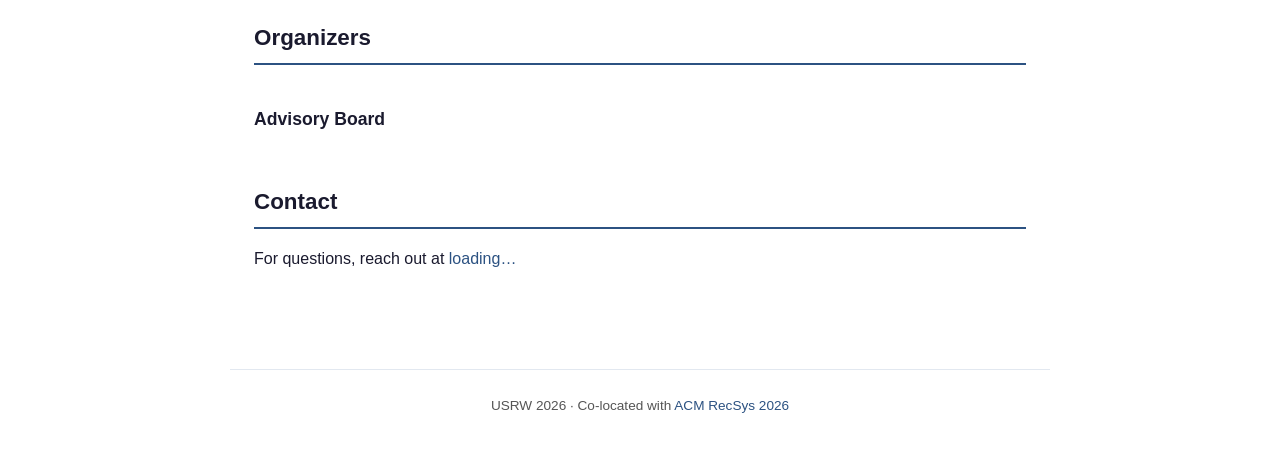
==== commit 581f1c0c: "change time" ====
--- a/2026/index.html
+++ b/2026/index.html
@@ -83,7 +83,7 @@
 
   <h3>Oral Paper Session I</h3>
 
-  <p><strong>10:30 am – 12:00 pm</strong> — 13-minute presentation + 2-minute Q&amp;A per paper</p>
+  <p><strong>10:30 am – 12:00 pm</strong> — 10-minute presentation + 2-minute Q&amp;A per paper</p>
 
   <ul>
     <li>
@@ -119,7 +119,7 @@
 
   <h3>Oral Paper Session II</h3>
 
-  <p><strong>2:30 pm – 3:00 pm</strong> — 13-minute presentation + 2-minute Q&amp;A per paper</p>
+  <p><strong>2:30 pm – 3:00 pm</strong> — 10-minute presentation + 2-minute Q&amp;A per paper</p>
 
   <ul>
     <li>
@@ -136,7 +136,7 @@
 
   <h3>Oral Paper Session III</h3>
 
-  <p><strong>3:30 pm – 3:45 pm</strong> — 13-minute presentation + 2-minute Q&amp;A</p>
+  <p><strong>3:30 pm – 3:45 pm</strong> — 10-minute presentation + 2-minute Q&amp;A</p>
 
   <ul>
     <li>
